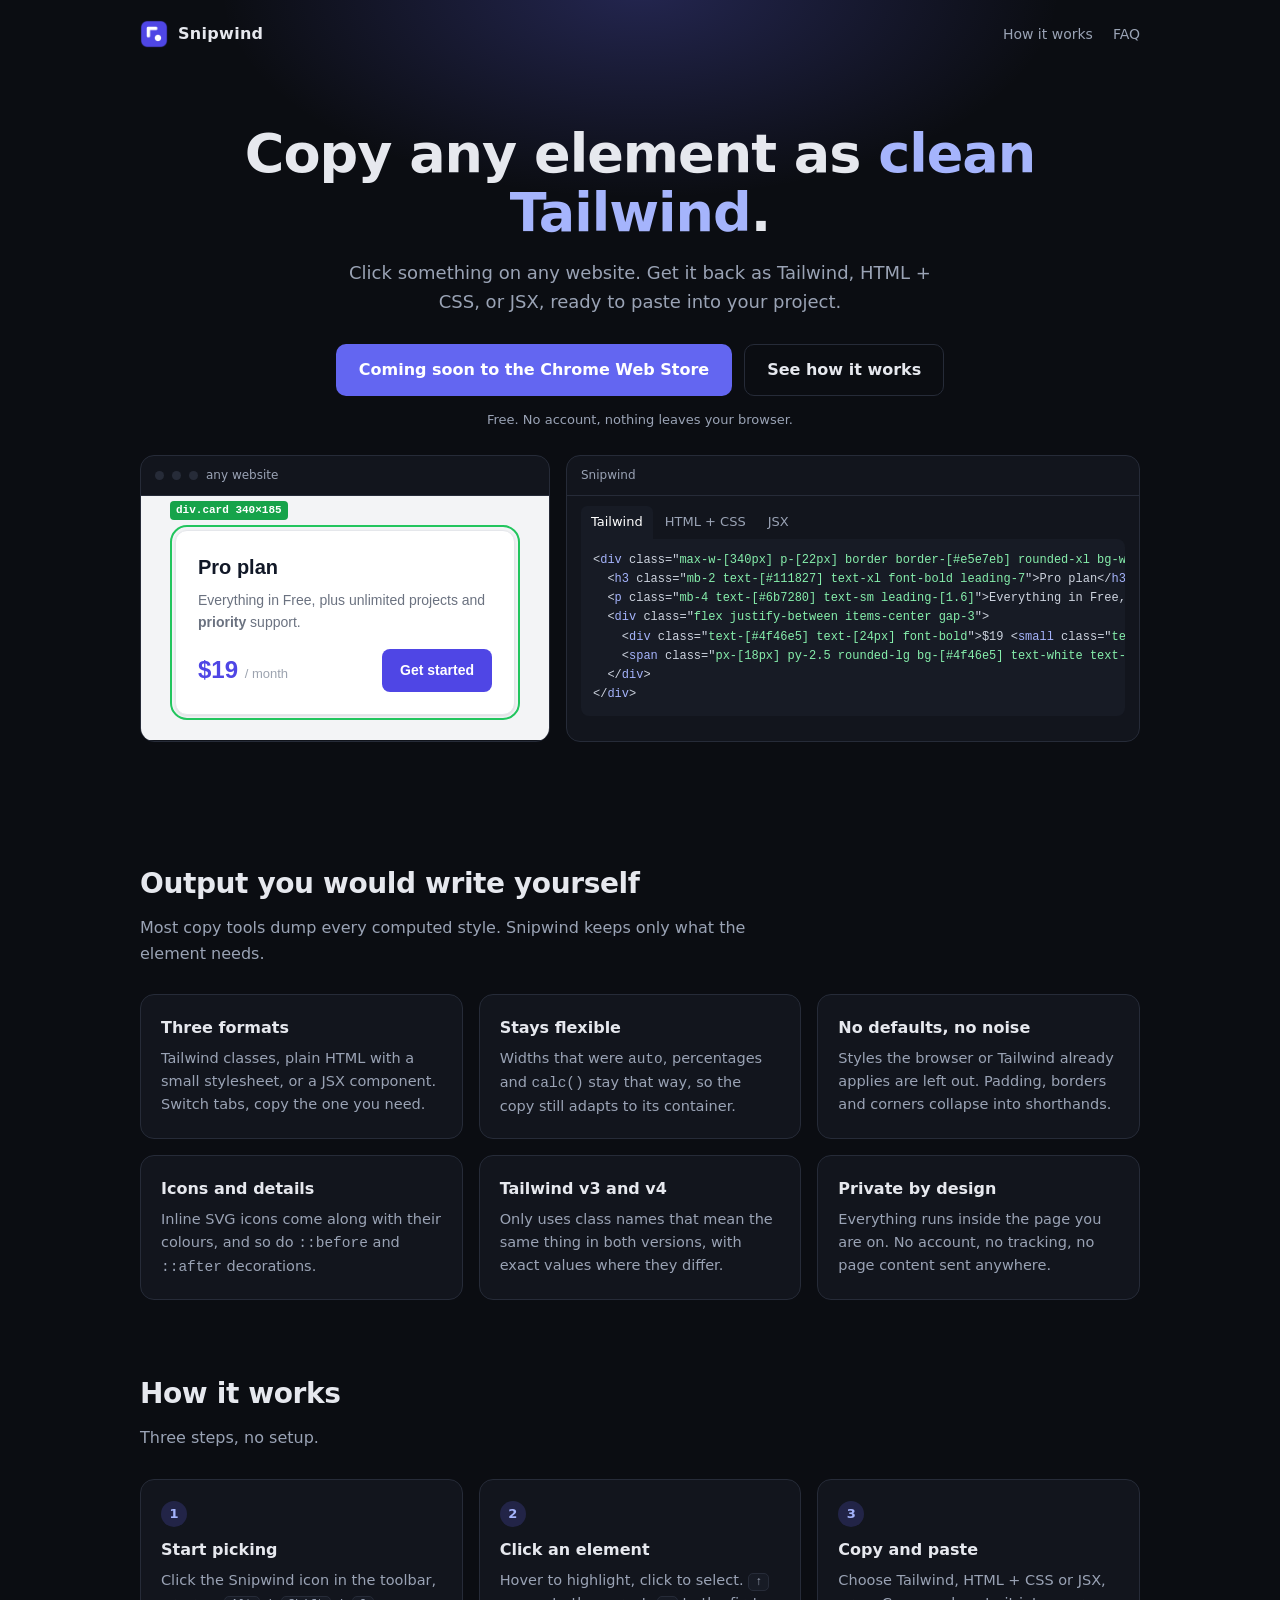
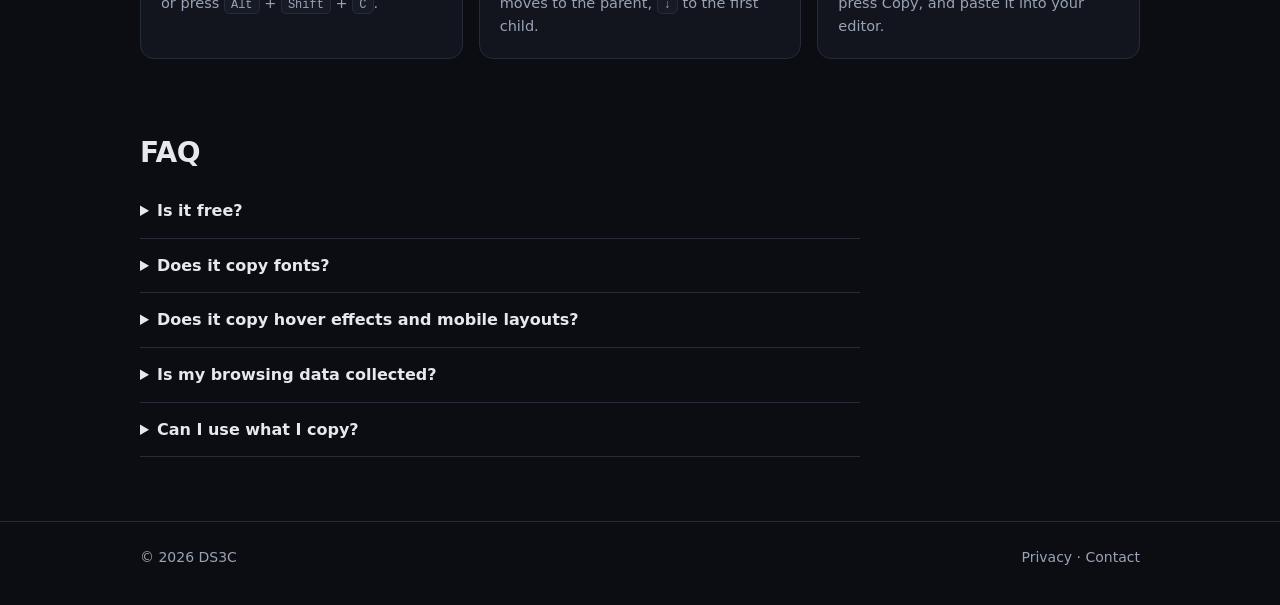
==== snipwind/index.html @ 50dd8b53 "DS3C site: studio home, Snipwind page and privacy policy Co-Authored-By: Claude Fable 5.2 <noreply@a" ====
<!doctype html>
<html lang="en">
<head>
<meta charset="utf-8">
<meta name="viewport" content="width=device-width, initial-scale=1">
<title>Snipwind - copy any element as Tailwind, HTML or JSX</title>
<meta name="description" content="A Chrome extension that copies any element from any website as clean Tailwind, HTML + CSS, or JSX. Runs locally, no account.">
<link rel="icon" href="icon.png">
<link rel="stylesheet" href="../style.css">
</head>
<body>
<div class="wrap">
  <header class="top">
    <a class="brand" href="./"><img src="icon.png" alt="">Snipwind</a>
    <nav>
      <a href="#how">How it works</a>
      <a href="#faq">FAQ</a>
    </nav>
  </header>

  <main>
    <div class="hero">
      <h1>Copy any element as <em>clean Tailwind</em>.</h1>
      <p class="lead">Click something on any website. Get it back as Tailwind, HTML + CSS, or JSX, ready to paste into your project.</p>
      <div class="cta">
        <!-- STORE_URL: replace href and label once the listing is live -->
        <a class="btn" id="install" href="#how">Coming soon to the Chrome Web Store</a>
        <a class="btn ghost" href="#how">See how it works</a>
      </div>
      <p class="note">Free. No account, nothing leaves your browser.</p>

      <div class="demo">
        <div class="pane">
          <div class="pane-head"><span class="dot"></span><span class="dot"></span><span class="dot"></span> any website</div>
          <div class="stage">
            <div class="pick">
              <div class="card">
                <h3>Pro plan</h3>
                <p>Everything in Free, plus unlimited projects and <strong>priority</strong> support.</p>
                <div class="row">
                  <div class="price">$19 <small>/ month</small></div>
                  <span class="buy">Get started</span>
                </div>
              </div>
            </div>
          </div>
        </div>
        <div class="pane">
          <div class="pane-head">Snipwind</div>
          <div class="tabs"><span class="on">Tailwind</span><span>HTML + CSS</span><span>JSX</span></div>
<pre class="code">&lt;<b>div</b> class="<i>max-w-[340px] p-[22px] border border-[#e5e7eb] rounded-xl bg-white shadow-[0px_1px_3px_0px_rgba(0,0,0,0.1)] text-[#1f2937] font-[Arial,sans-serif]</i>"&gt;
  &lt;<b>h3</b> class="<i>mb-2 text-[#111827] text-xl font-bold leading-7</i>"&gt;Pro plan&lt;/<b>h3</b>&gt;
  &lt;<b>p</b> class="<i>mb-4 text-[#6b7280] text-sm leading-[1.6]</i>"&gt;Everything in Free, plus unlimited projects and &lt;<b>strong</b> class="<i>font-bold</i>"&gt;priority&lt;/<b>strong</b>&gt; support.&lt;/<b>p</b>&gt;
  &lt;<b>div</b> class="<i>flex justify-between items-center gap-3</i>"&gt;
    &lt;<b>div</b> class="<i>text-[#4f46e5] text-[24px] font-bold</i>"&gt;$19 &lt;<b>small</b> class="<i>text-[#9ca3af] text-[13px] font-normal</i>"&gt;/ month&lt;/<b>small</b>&gt;&lt;/<b>div</b>&gt;
    &lt;<b>span</b> class="<i>px-[18px] py-2.5 rounded-lg bg-[#4f46e5] text-white text-[14px] font-semibold</i>"&gt;Get started&lt;/<b>span</b>&gt;
  &lt;/<b>div</b>&gt;
&lt;/<b>div</b>&gt;</pre>
        </div>
      </div>
    </div>

    <section>
      <h2>Output you would write yourself</h2>
      <p class="sub">Most copy tools dump every computed style. Snipwind keeps only what the element needs.</p>
      <div class="grid3">
        <div class="tile"><h3>Three formats</h3><p>Tailwind classes, plain HTML with a small stylesheet, or a JSX component. Switch tabs, copy the one you need.</p></div>
        <div class="tile"><h3>Stays flexible</h3><p>Widths that were <code>auto</code>, percentages and <code>calc()</code> stay that way, so the copy still adapts to its container.</p></div>
        <div class="tile"><h3>No defaults, no noise</h3><p>Styles the browser or Tailwind already applies are left out. Padding, borders and corners collapse into shorthands.</p></div>
        <div class="tile"><h3>Icons and details</h3><p>Inline SVG icons come along with their colours, and so do <code>::before</code> and <code>::after</code> decorations.</p></div>
        <div class="tile"><h3>Tailwind v3 and v4</h3><p>Only uses class names that mean the same thing in both versions, with exact values where they differ.</p></div>
        <div class="tile"><h3>Private by design</h3><p>Everything runs inside the page you are on. No account, no tracking, no page content sent anywhere.</p></div>
      </div>
    </section>

    <section id="how">
      <h2>How it works</h2>
      <p class="sub">Three steps, no setup.</p>
      <div class="grid3 steps">
        <div class="tile"><h3>Start picking</h3><p>Click the Snipwind icon in the toolbar, or press <kbd>Alt</kbd> + <kbd>Shift</kbd> + <kbd>C</kbd>.</p></div>
        <div class="tile"><h3>Click an element</h3><p>Hover to highlight, click to select. <kbd>↑</kbd> moves to the parent, <kbd>↓</kbd> to the first child.</p></div>
        <div class="tile"><h3>Copy and paste</h3><p>Choose Tailwind, HTML + CSS or JSX, press Copy, and paste it into your editor.</p></div>
      </div>
    </section>

    <section id="faq">
      <h2>FAQ</h2>
      <div class="faq">
        <details><summary>Is it free?</summary><p>Yes. Snipwind is free to use.</p></details>
        <details><summary>Does it copy fonts?</summary><p>It copies the font names and sizes, not the font files. If your project does not load the same web font, text falls back to the next font in the list.</p></details>
        <details><summary>Does it copy hover effects and mobile layouts?</summary><p>Not yet. Snipwind copies the element as it looks at the moment you click it.</p></details>
        <details><summary>Is my browsing data collected?</summary><p>No. The extension only runs when you click its icon, works entirely inside that page, and has no analytics. See the <a href="privacy/">privacy policy</a>.</p></details>
        <details><summary>Can I use what I copy?</summary><p>Snipwind copies structure and styling. Text, images, logos and overall designs still belong to their owners, so use it to learn from and adapt layouts, not to clone someone's site.</p></details>
      </div>
    </section>
  </main>
</div>

<footer>
  <div class="wrap">
    <span>© 2026 <a href="../">DS3C</a></span>
    <span><a href="privacy/">Privacy</a> · <a href="https://github.com/abdulalghani003/ds3c/issues">Contact</a></span>
  </div>
</footer>
</body>
</html>
---- style.css ----
:root {
  --bg: #0b0d12;
  --panel: #12151d;
  --panel-2: #171b25;
  --line: #262b38;
  --text: #e6e8ee;
  --muted: #9aa3b5;
  --accent: #6366f1;
  --accent-2: #a5b4fc;
  --good: #22c55e;
  --mono: ui-monospace, SFMono-Regular, Menlo, Consolas, monospace;
}
* { box-sizing: border-box; }
html { -webkit-text-size-adjust: 100%; }
body {
  margin: 0; background: var(--bg); color: var(--text);
  font: 16px/1.6 system-ui, -apple-system, "Segoe UI", Roboto, sans-serif;
}
a { color: var(--accent-2); text-decoration: none; }
a:hover { text-decoration: underline; }
.wrap { max-width: 1040px; margin: 0 auto; padding: 0 20px; }

/* top bar */
.top { display: flex; align-items: center; justify-content: space-between; padding: 20px 0; }
.brand { display: flex; align-items: center; gap: 10px; color: var(--text); font-weight: 700; letter-spacing: .3px; }
.brand:hover { text-decoration: none; }
.brand img { width: 28px; height: 28px; border-radius: 7px; }
.top nav { display: flex; gap: 20px; font-size: 14px; }
.top nav a { color: var(--muted); }
.top nav a:hover { color: var(--text); text-decoration: none; }

/* hero */
.hero { padding: 56px 0 40px; text-align: center; position: relative; }
.hero::before {
  content: ""; position: absolute; inset: -80px 0 auto; height: 420px; z-index: -1;
  background: radial-gradient(600px 300px at 50% 0, rgba(99,102,241,.28), transparent 70%);
}
h1 { font-size: clamp(32px, 6vw, 54px); line-height: 1.1; letter-spacing: -1px; margin: 0 0 16px; }
h1 em { font-style: normal; color: var(--accent-2); }
.lead { max-width: 620px; margin: 0 auto 28px; color: var(--muted); font-size: 18px; }
.cta { display: inline-flex; flex-wrap: wrap; gap: 12px; justify-content: center; }
.btn {
  display: inline-block; padding: 12px 22px; border-radius: 10px; font-weight: 600;
  background: var(--accent); color: #fff; border: 1px solid transparent;
}
.btn:hover { background: #4f46e5; text-decoration: none; }
.btn.ghost { background: transparent; border-color: var(--line); color: var(--text); }
.btn.ghost:hover { background: var(--panel); }
.note { margin-top: 14px; font-size: 13px; color: var(--muted); }

/* demo */
.demo { display: grid; grid-template-columns: minmax(0, 5fr) minmax(0, 7fr); gap: 16px; margin: 24px 0 72px; text-align: left; }
.pane { background: var(--panel); border: 1px solid var(--line); border-radius: 14px; overflow: hidden; min-width: 0; }
.pane-head { display: flex; align-items: center; gap: 8px; padding: 10px 14px; border-bottom: 1px solid var(--line); font-size: 12px; color: var(--muted); }
.dot { width: 9px; height: 9px; border-radius: 50%; background: var(--line); }
.stage { padding: 34px 22px 26px; background: #f3f4f6; height: calc(100% - 41px); display: flex; align-items: center; justify-content: center; }
.pick { position: relative; outline: 2px solid var(--good); outline-offset: 3px; border-radius: 12px; }
.pick::before {
  content: "div.card  340×185"; position: absolute; left: -5px; top: -29px;
  font: 600 11px/1 var(--mono); color: #fff; background: #16a34a; padding: 4px 6px; border-radius: 4px; white-space: nowrap;
}
.card { background: #fff; border: 1px solid #e5e7eb; border-radius: 12px; padding: 22px; max-width: 340px;
  box-shadow: 0 1px 3px rgba(0,0,0,.1); color: #1f2937; font-family: Arial, sans-serif; }
.card h3 { margin: 0 0 8px; font-size: 20px; line-height: 28px; color: #111827; }
.card p { margin: 0 0 16px; font-size: 14px; line-height: 1.6; color: #6b7280; }
.card .row { display: flex; align-items: center; justify-content: space-between; gap: 12px; }
.card .price { font-size: 24px; font-weight: 700; color: #4f46e5; }
.card .price small { font-size: 13px; font-weight: 400; color: #9ca3af; }
.card .buy { background: #4f46e5; color: #fff; border-radius: 8px; padding: 10px 18px; font-size: 14px; font-weight: 600; }
.tabs { display: flex; gap: 2px; padding: 10px 14px 0; font-size: 13px; }
.tabs span { padding: 6px 10px; border-radius: 6px 6px 0 0; color: var(--muted); }
.tabs .on { background: var(--panel-2); color: #fff; }
pre.code { margin: 0 14px 14px; padding: 12px; background: var(--panel-2); border-radius: 0 8px 8px 8px;
  font: 12px/1.6 var(--mono); color: #cdd3df; overflow: auto; max-height: 300px; white-space: pre; }
pre.code b { color: var(--accent-2); font-weight: 400; }
pre.code i { color: #86efac; font-style: normal; }

/* sections */
section { padding: 8px 0 64px; }
h2 { font-size: 28px; letter-spacing: -.4px; margin: 0 0 8px; }
.sub { color: var(--muted); margin: 0 0 28px; max-width: 640px; }
.grid3 { display: grid; grid-template-columns: repeat(3, minmax(0, 1fr)); gap: 16px; }
.tile { background: var(--panel); border: 1px solid var(--line); border-radius: 14px; padding: 20px; }
.tile h3 { margin: 0 0 6px; font-size: 16px; }
.tile p { margin: 0; color: var(--muted); font-size: 14.5px; }
.steps { counter-reset: s; }
.steps .tile::before { counter-increment: s; content: counter(s); display: inline-grid; place-items: center;
  width: 26px; height: 26px; border-radius: 50%; background: rgba(99,102,241,.2); color: var(--accent-2);
  font-weight: 700; font-size: 13px; margin-bottom: 10px; }
kbd { font: 12px var(--mono); background: var(--panel-2); border: 1px solid var(--line); border-radius: 5px; padding: 1px 6px; }

.plans { display: grid; grid-template-columns: repeat(2, minmax(0, 1fr)); gap: 16px; max-width: 720px; }
.plan { background: var(--panel); border: 1px solid var(--line); border-radius: 14px; padding: 24px; }
.plan.pro { border-color: var(--accent); }
.plan h3 { margin: 0; font-size: 16px; color: var(--muted); font-weight: 600; }
.plan .amount { font-size: 36px; font-weight: 700; margin: 6px 0 2px; }
.plan .amount small { font-size: 14px; font-weight: 400; color: var(--muted); }
.plan ul { margin: 16px 0 0; padding: 0; list-style: none; color: var(--muted); font-size: 14.5px; }
.plan li { padding: 4px 0 4px 22px; position: relative; }
.plan li::before { content: "✓"; position: absolute; left: 0; color: var(--good); }

.faq { max-width: 720px; }
details { border-bottom: 1px solid var(--line); padding: 14px 0; }
summary { cursor: pointer; font-weight: 600; }
details p { margin: 10px 0 0; color: var(--muted); }

/* text pages */
.doc { max-width: 720px; padding: 24px 0 64px; }
.doc h1 { font-size: 36px; }
.doc h2 { font-size: 20px; margin-top: 32px; }
.doc p, .doc li { color: #c3c9d6; }
.doc .updated { color: var(--muted); font-size: 14px; }

/* studio home */
.products { display: grid; grid-template-columns: repeat(auto-fill, minmax(280px, 1fr)); gap: 16px; text-align: left; }
.product { display: block; background: var(--panel); border: 1px solid var(--line); border-radius: 14px; padding: 22px; color: var(--text); }
.product:hover { border-color: var(--accent); text-decoration: none; }
.product img { width: 44px; height: 44px; border-radius: 10px; }
.product h3 { margin: 12px 0 4px; }
.product p { margin: 0; color: var(--muted); font-size: 14.5px; }

footer { border-top: 1px solid var(--line); padding: 24px 0 40px; color: var(--muted); font-size: 14px; }
footer .wrap { display: flex; flex-wrap: wrap; gap: 8px 20px; justify-content: space-between; }
footer a { color: var(--muted); }

@media (max-width: 800px) {
  .demo, .grid3, .plans { grid-template-columns: minmax(0, 1fr); }
  .hero { padding-top: 32px; }
  .top nav { gap: 14px; }
}
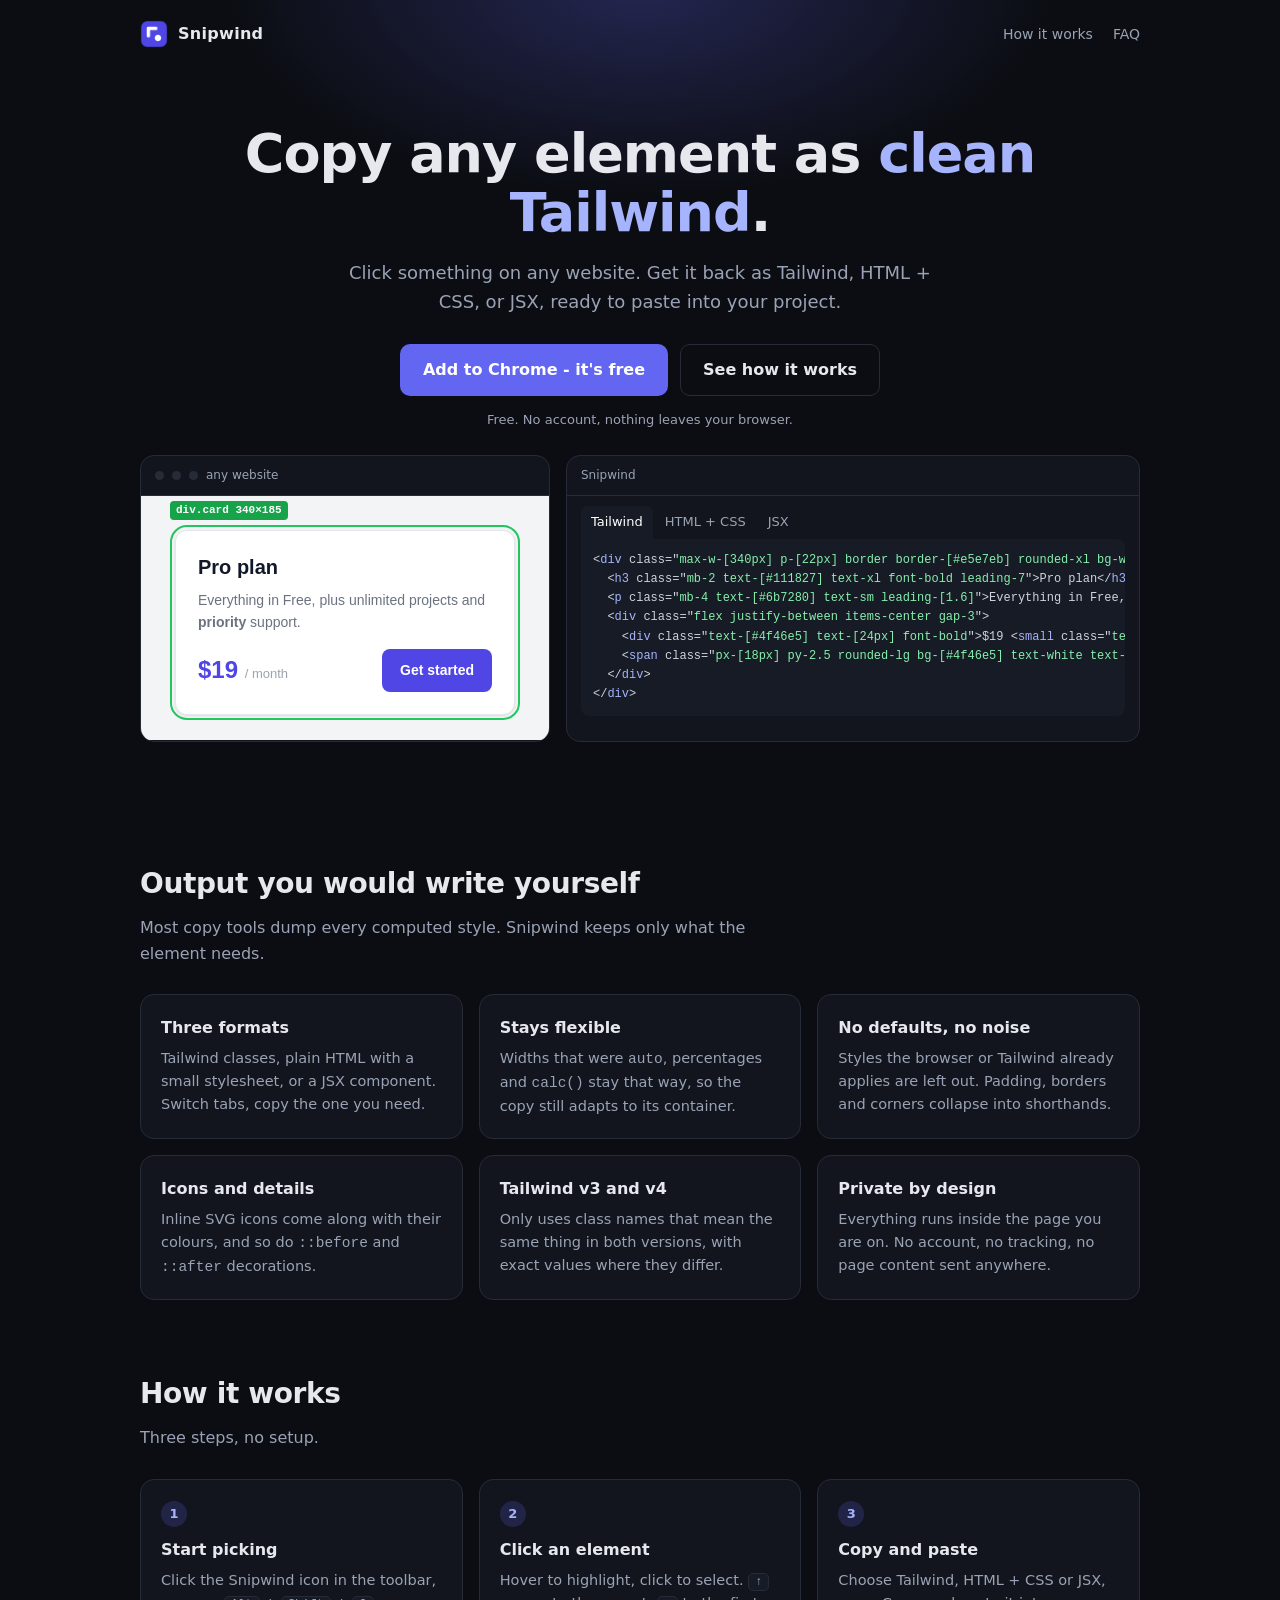
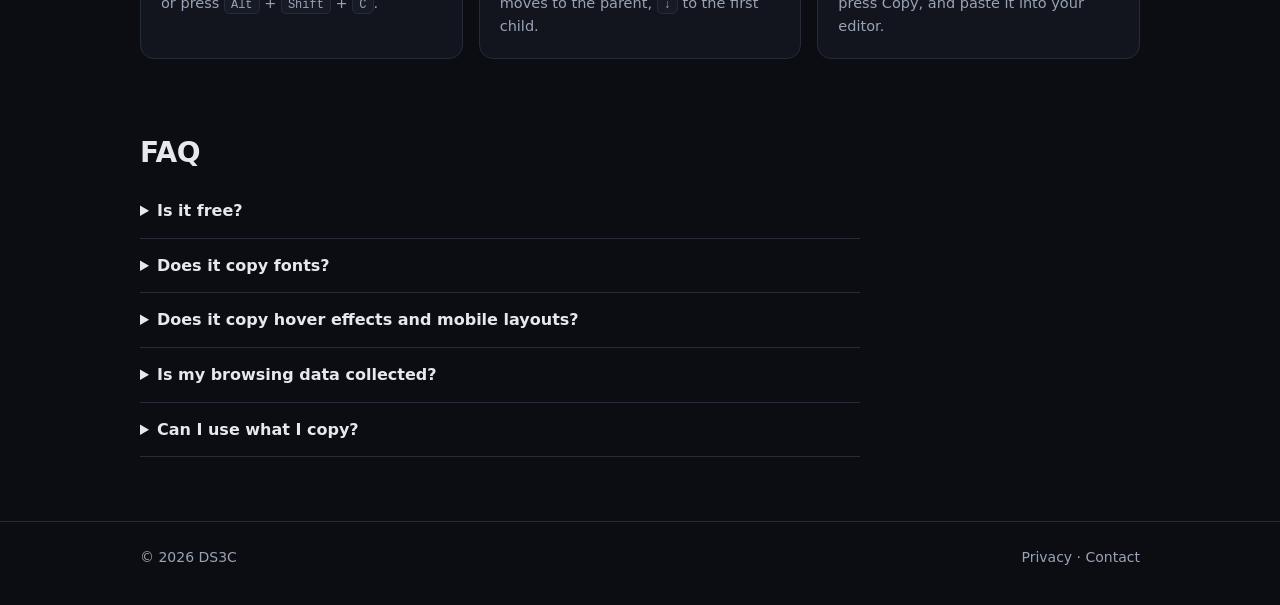
==== commit 4be34f14: "Link the install button to the Chrome Web Store listing Co-Authored-By: Claude Fable 5.2 <noreply@an" ====
--- a/snipwind/index.html
+++ b/snipwind/index.html
@@ -23,8 +23,7 @@
       <h1>Copy any element as <em>clean Tailwind</em>.</h1>
       <p class="lead">Click something on any website. Get it back as Tailwind, HTML + CSS, or JSX, ready to paste into your project.</p>
       <div class="cta">
-        <!-- STORE_URL: replace href and label once the listing is live -->
-        <a class="btn" id="install" href="#how">Coming soon to the Chrome Web Store</a>
+        <a class="btn" id="install" href="https://chromewebstore.google.com/detail/snipwind-copy-any-element/ebkddfjbfbcojpojlkeccbgbjapbaccg?utm_source=site">Add to Chrome - it's free</a>
         <a class="btn ghost" href="#how">See how it works</a>
       </div>
       <p class="note">Free. No account, nothing leaves your browser.</p>
